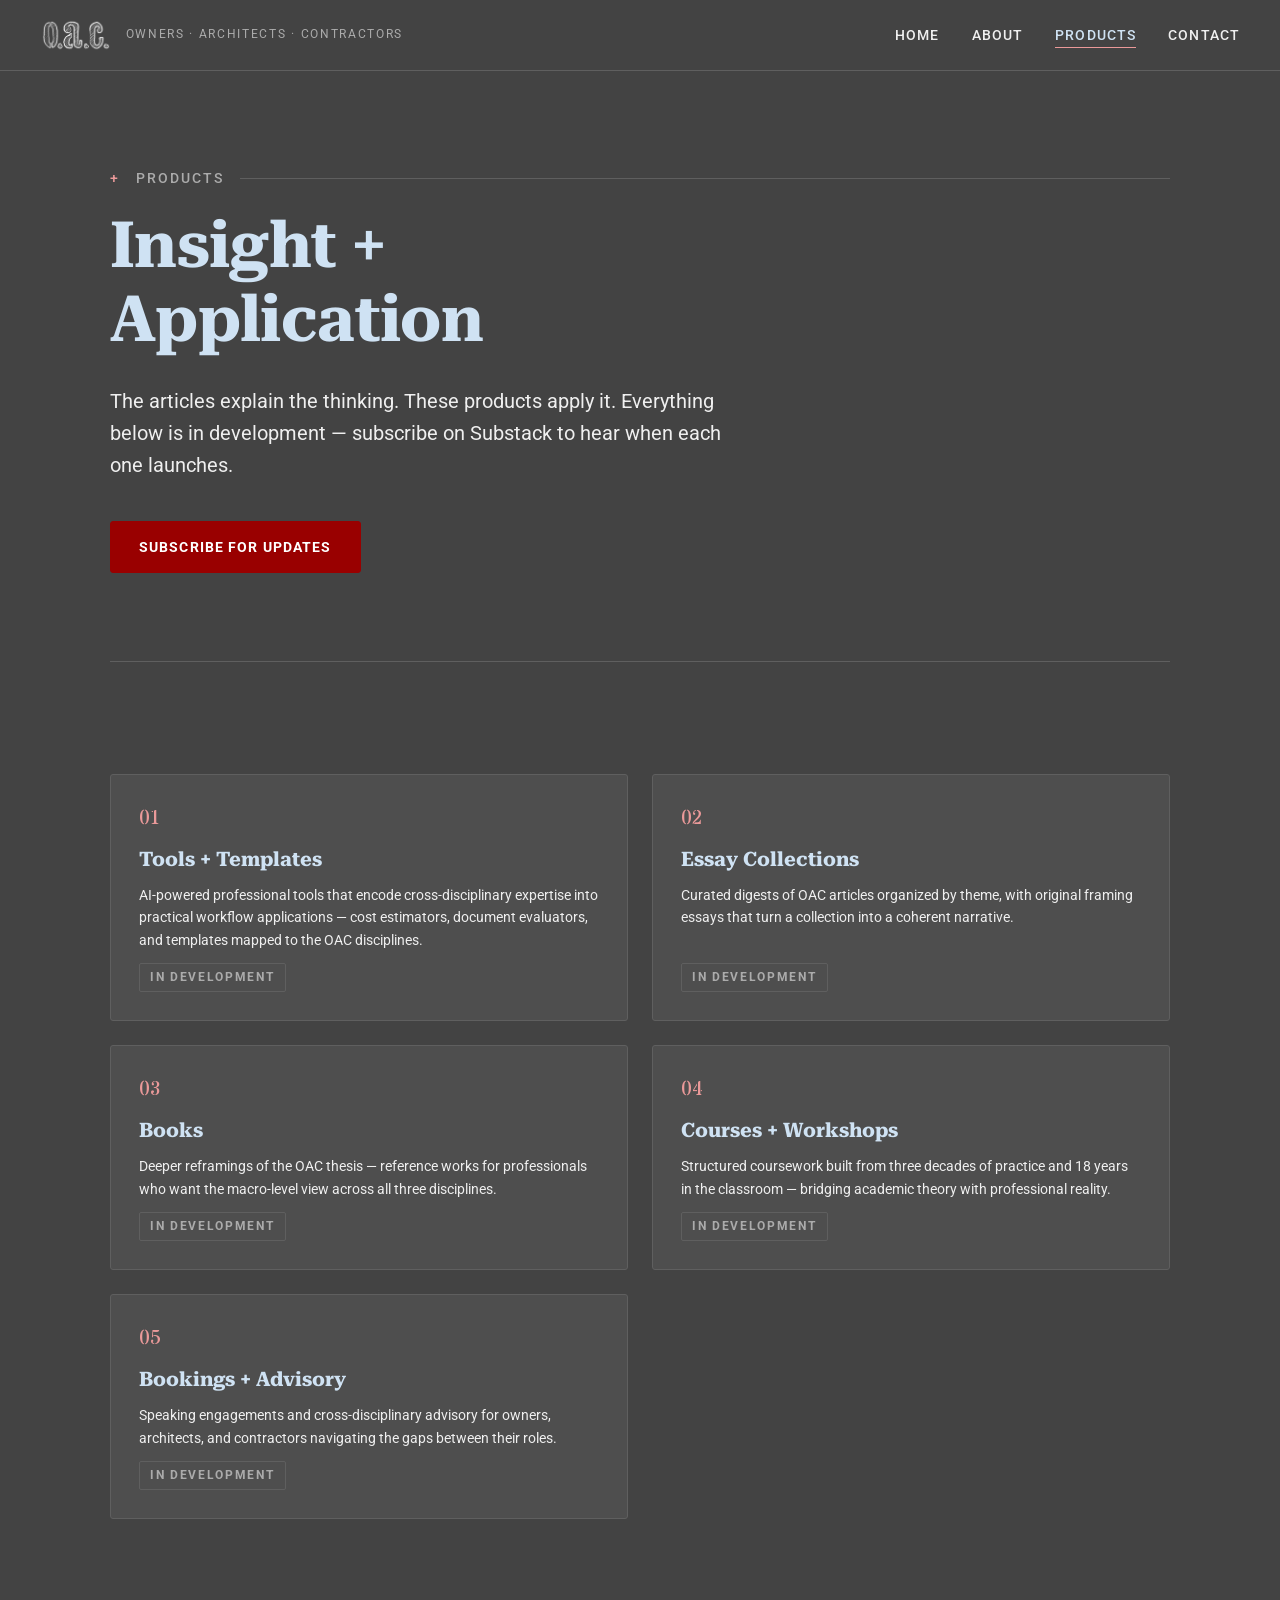
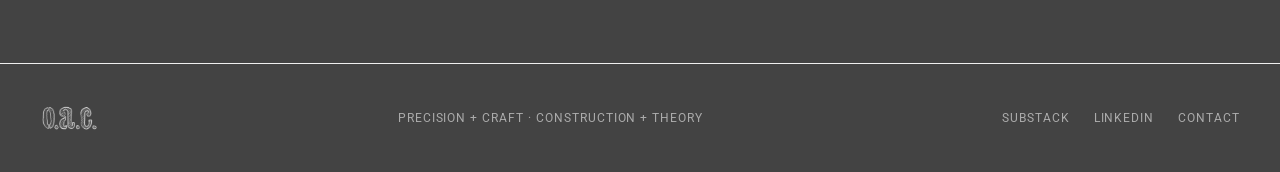
==== products.html @ 72e9e720 "Add files via upload" ====
<!DOCTYPE html>
<html lang="en" data-theme="dark">
<head>
<meta charset="UTF-8">
<meta name="viewport" content="width=device-width, initial-scale=1.0">
<title>Products — OAC</title>
<link rel="icon" type="image/png" sizes="32x32" href="assets/icons/favicon-32.png">
<link rel="icon" type="image/png" sizes="16x16" href="assets/icons/favicon-16.png">
<link rel="apple-touch-icon" sizes="180x180" href="assets/icons/apple-touch-icon-180.png">
<link rel="manifest" href="site.webmanifest">
<meta name="theme-color" content="#434343">
<meta name="apple-mobile-web-app-capable" content="yes">
<meta name="apple-mobile-web-app-status-bar-style" content="black-translucent">
<meta name="apple-mobile-web-app-title" content="OAC">
<link rel="stylesheet" href="_ds/oac-design-system-d73471cf-1b62-492b-b263-cdf542d53467/styles.css">
<link rel="stylesheet" href="site.css">
</head>
<body>

<header class="site-nav">
  <a class="brand" href="index.html">
    <img src="assets/oac-logomark-white-transparent.png" alt="OAC">
    <span>Owners · Architects · Contractors</span>
  </a>
  <nav>
    <ul>
      <li><a href="index.html">Home</a></li>
      <li><a href="about.html">About</a></li>
      <li><a href="products.html" aria-current="page">Products</a></li>
      <li><a href="contact.html">Contact</a></li>
    </ul>
  </nav>
</header>

<main class="page">

  <section class="hero" data-screen-label="Products">
    <p class="eyebrow"><span class="tick">+</span>Products</p>
    <h1>Insight + Application</h1>
    <p class="lede">The articles explain the thinking. These products apply it. Everything below is in development — subscribe on Substack to hear when each one launches.</p>
    <div class="btn-row">
      <a class="btn btn-primary" href="https://salvatoreraffone.substack.com/" target="_blank" rel="noopener">Subscribe for Updates</a>
    </div>
  </section>

  <section class="section" data-screen-label="Product catalog">
    <div class="product-grid">
      <article class="product">
        <span class="num">01</span>
        <h3>Tools + Templates</h3>
        <p>AI-powered professional tools that encode cross-disciplinary expertise into practical workflow applications — cost estimators, document evaluators, and templates mapped to the OAC disciplines.</p>
        <span class="badge">In Development</span>
      </article>
      <article class="product">
        <span class="num">02</span>
        <h3>Essay Collections</h3>
        <p>Curated digests of OAC articles organized by theme, with original framing essays that turn a collection into a coherent narrative.</p>
        <span class="badge">In Development</span>
      </article>
      <article class="product">
        <span class="num">03</span>
        <h3>Books</h3>
        <p>Deeper reframings of the OAC thesis — reference works for professionals who want the macro-level view across all three disciplines.</p>
        <span class="badge">In Development</span>
      </article>
      <article class="product">
        <span class="num">04</span>
        <h3>Courses + Workshops</h3>
        <p>Structured coursework built from three decades of practice and 18 years in the classroom — bridging academic theory with professional reality.</p>
        <span class="badge">In Development</span>
      </article>
      <article class="product">
        <span class="num">05</span>
        <h3>Bookings + Advisory</h3>
        <p>Speaking engagements and cross-disciplinary advisory for owners, architects, and contractors navigating the gaps between their roles.</p>
        <span class="badge">In Development</span>
      </article>
    </div>
  </section>

</main>

<footer class="site-footer">
  <img src="assets/oac-logomark-white-transparent.png" alt="OAC">
  <p>Precision + Craft · Construction + Theory</p>
  <nav>
    <a href="https://salvatoreraffone.substack.com/" target="_blank" rel="noopener">Substack</a>
    <a href="https://www.linkedin.com/in/salvatore-j-raffone-aia-b1a85b1/" target="_blank" rel="noopener">LinkedIn</a>
    <a href="contact.html">Contact</a>
  </nav>
</footer>

</body>
</html>
---- _ds/oac-design-system-d73471cf-1b62-492b-b263-cdf542d53467/styles.css ----
@import "tokens/fonts.css";
@import "tokens/colors.css";
@import "tokens/typography.css";
@import "tokens/spacing.css";
@import "tokens/base.css";
---- site.css ----
/* OAC site styles — composes with the OAC design-system tokens */

html { scroll-behavior: smooth; }

body {
  -webkit-font-smoothing: antialiased;
}

/* ---------- Nav ---------- */
.site-nav {
  position: sticky;
  top: 0;
  z-index: 10;
  display: flex;
  align-items: center;
  justify-content: space-between;
  gap: 24px;
  padding: 18px 40px;
  background: var(--surface-page);
  border-bottom: 1px solid var(--border-default);
}
.site-nav .brand {
  display: flex;
  align-items: center;
  gap: 14px;
  text-decoration: none;
}
.site-nav .brand img { height: 34px; display: block; }
.site-nav .brand span {
  font-family: var(--font-body);
  font-size: var(--text-xs);
  letter-spacing: var(--tracking-wide);
  color: var(--text-muted);
  text-transform: uppercase;
}
.site-nav ul {
  display: flex;
  gap: 32px;
  list-style: none;
  margin: 0;
  padding: 0;
}
.site-nav ul a {
  font-family: var(--font-body);
  font-size: var(--text-sm);
  font-weight: var(--weight-medium);
  letter-spacing: var(--tracking-caps);
  text-transform: uppercase;
  text-decoration: none;
  color: var(--text-body);
  padding-bottom: 4px;
  border-bottom: 1.5px solid transparent;
  transition: color 150ms ease, border-color 150ms ease;
}
.site-nav ul a:hover { color: var(--link-hover); }
.site-nav ul a[aria-current="page"] {
  color: var(--text-heading);
  border-bottom-color: var(--accent-danger);
}

/* ---------- Layout ---------- */
.page {
  max-width: 1060px;
  margin: 0 auto;
  padding: 0 40px;
}

.eyebrow {
  font-family: var(--font-body);
  font-size: var(--text-sm);
  font-weight: var(--weight-medium);
  letter-spacing: var(--tracking-wide);
  text-transform: uppercase;
  color: var(--text-muted);
  display: flex;
  align-items: center;
  gap: 16px;
  margin: 0 0 20px;
}
.eyebrow::after {
  content: "";
  flex: 1;
  height: 1px;
  background: var(--border-default);
}
.eyebrow .tick { color: var(--accent-danger); }

/* ---------- Hero ---------- */
.hero {
  padding: 96px 0 88px;
}
.hero .mark { height: 130px; display: block; margin-bottom: 40px; }
.hero .disciplines {
  font-family: var(--font-body);
  font-size: var(--text-sm);
  font-weight: var(--weight-medium);
  letter-spacing: var(--tracking-wide);
  text-transform: uppercase;
  color: var(--oac-rose);
  margin: 0 0 24px;
}
.hero h1 {
  font-size: clamp(40px, 5.4vw, 64px);
  font-weight: var(--weight-bold);
  line-height: var(--leading-tight);
  letter-spacing: -0.01em;
  max-width: 17ch;
  margin: 0 0 28px;
  text-wrap: pretty;
}
.hero .lede {
  font-size: var(--text-lg);
  line-height: var(--leading-body);
  max-width: 58ch;
  margin: 0 0 40px;
  color: var(--text-body);
  text-wrap: pretty;
}
.hero .byline {
  font-family: var(--font-display);
  font-size: var(--text-lg);
  color: var(--text-heading);
  margin: 0 0 40px;
}
.hero .byline small {
  display: block;
  font-family: var(--font-body);
  font-size: var(--text-sm);
  color: var(--text-muted);
  margin-top: 4px;
}

/* ---------- Buttons ---------- */
.btn-row { display: flex; gap: 16px; flex-wrap: wrap; }
.btn {
  display: inline-block;
  font-family: var(--font-body);
  font-size: var(--text-sm);
  font-weight: var(--weight-semibold);
  letter-spacing: var(--tracking-caps);
  text-transform: uppercase;
  text-decoration: none;
  padding: 14px 28px;
  border-radius: 3px;
  white-space: nowrap;
  transition: background 150ms ease, color 150ms ease, border-color 150ms ease;
}
.btn-primary {
  background: var(--oac-red);
  color: var(--oac-white);
  border: 1.5px solid var(--oac-red);
}
.btn-primary:hover { background: #7a0000; border-color: #7a0000; color: var(--oac-white); }
.btn-secondary {
  background: transparent;
  color: var(--text-body);
  border: 1.5px solid var(--border-strong);
}
.btn-secondary:hover { color: var(--text-heading); border-color: var(--accent-primary); }

/* ---------- Sections ---------- */
.section { padding: 72px 0; border-top: 1px solid var(--border-default); }
.section h2 {
  font-size: var(--text-2xl);
  font-weight: var(--weight-bold);
  margin: 0 0 24px;
  text-wrap: pretty;
}
.section .body-copy {
  max-width: 66ch;
  font-size: var(--text-md);
  line-height: var(--leading-body);
}
.section .body-copy p { margin: 0 0 20px; }

/* Three-seat grid */
.seat-grid {
  display: grid;
  grid-template-columns: repeat(3, 1fr);
  gap: 24px;
  margin-top: 40px;
}
.seat {
  border: 1px solid var(--border-default);
  border-top: 3px solid var(--accent-primary);
  border-radius: 3px;
  background: var(--surface-card);
  padding: 28px 24px;
}
.seat h3 {
  font-family: var(--font-body);
  font-size: var(--text-sm);
  font-weight: var(--weight-bold);
  letter-spacing: var(--tracking-wide);
  text-transform: uppercase;
  color: var(--text-heading);
  margin: 0 0 12px;
}
.seat p { margin: 0; font-size: var(--text-sm); line-height: var(--leading-body); color: var(--text-body); }

/* Pull quote */
.promise {
  border-left: 3px solid var(--accent-danger);
  padding: 8px 0 8px 28px;
  margin: 40px 0 0;
}
.promise p {
  font-family: var(--font-display);
  font-size: var(--text-xl);
  line-height: var(--leading-heading);
  color: var(--text-heading);
  margin: 0;
  max-width: 34ch;
  text-wrap: pretty;
}

/* ---------- Product cards ---------- */
.product-grid {
  display: grid;
  grid-template-columns: repeat(2, 1fr);
  gap: 24px;
  margin-top: 40px;
}
.product {
  border: 1px solid var(--border-default);
  border-radius: 3px;
  background: var(--surface-card);
  padding: 28px;
  display: flex;
  flex-direction: column;
  gap: 12px;
}
.product .num {
  font-family: var(--font-stencil);
  font-size: var(--text-lg);
  color: var(--oac-rose);
}
.product h3 {
  font-size: var(--text-lg);
  font-weight: var(--weight-bold);
  margin: 0;
}
.product p { margin: 0; font-size: var(--text-sm); line-height: var(--leading-body); flex: 1; }
.badge {
  align-self: flex-start;
  font-family: var(--font-body);
  font-size: var(--text-xs);
  font-weight: var(--weight-semibold);
  letter-spacing: var(--tracking-wide);
  text-transform: uppercase;
  color: var(--text-muted);
  border: 1px solid var(--border-default);
  border-radius: 2px;
  padding: 4px 10px;
}

/* ---------- Contact ---------- */
.contact-list {
  display: grid;
  gap: 0;
  margin-top: 40px;
  border-top: 1px solid var(--border-default);
  max-width: 640px;
}
.contact-list .row {
  display: grid;
  grid-template-columns: 160px 1fr;
  gap: 24px;
  padding: 20px 0;
  border-bottom: 1px solid var(--border-default);
  align-items: baseline;
}
.contact-list .label {
  font-family: var(--font-body);
  font-size: var(--text-xs);
  font-weight: var(--weight-semibold);
  letter-spacing: var(--tracking-wide);
  text-transform: uppercase;
  color: var(--text-muted);
}
.contact-list .value { font-size: var(--text-md); }
.contact-list .value a { text-decoration: none; }
.contact-list .value a:hover { text-decoration: underline; }

/* ---------- Footer ---------- */
.site-footer {
  border-top: 1.5px solid var(--border-strong);
  margin-top: 72px;
  padding: 40px;
  display: flex;
  align-items: center;
  justify-content: space-between;
  gap: 24px;
  flex-wrap: wrap;
}
.site-footer img { height: 28px; opacity: 0.85; }
.site-footer p {
  margin: 0;
  font-size: var(--text-xs);
  letter-spacing: var(--tracking-caps);
  text-transform: uppercase;
  color: var(--text-muted);
}
.site-footer nav { display: flex; gap: 24px; }
.site-footer nav a {
  font-size: var(--text-xs);
  letter-spacing: var(--tracking-caps);
  text-transform: uppercase;
  text-decoration: none;
  color: var(--text-muted);
}
.site-footer nav a:hover { color: var(--link-hover); }

/* ---------- About portrait ---------- */
.about-grid {
  display: grid;
  grid-template-columns: 300px 1fr;
  gap: 48px;
  align-items: start;
}
.portrait {
  margin: 0;
  border: 1px solid var(--border-default);
  border-top: 3px solid var(--accent-danger);
  border-radius: 3px;
  overflow: hidden;
  background: var(--surface-card);
}
.portrait img {
  display: block;
  width: 100%;
  height: auto;
  filter: grayscale(1) contrast(1.05);
  opacity: 0.92;
}

/* ---------- Responsive ---------- */
@media (max-width: 860px) {
  .site-nav { padding: 16px 20px; }
  .site-nav ul { gap: 18px; }
  .page { padding: 0 20px; }
  .hero { padding: 64px 0 56px; }
  .seat-grid, .product-grid { grid-template-columns: 1fr; }
  .contact-list .row { grid-template-columns: 1fr; gap: 4px; }
  .about-grid { grid-template-columns: 1fr; gap: 32px; }
  .portrait { max-width: 280px; }
}
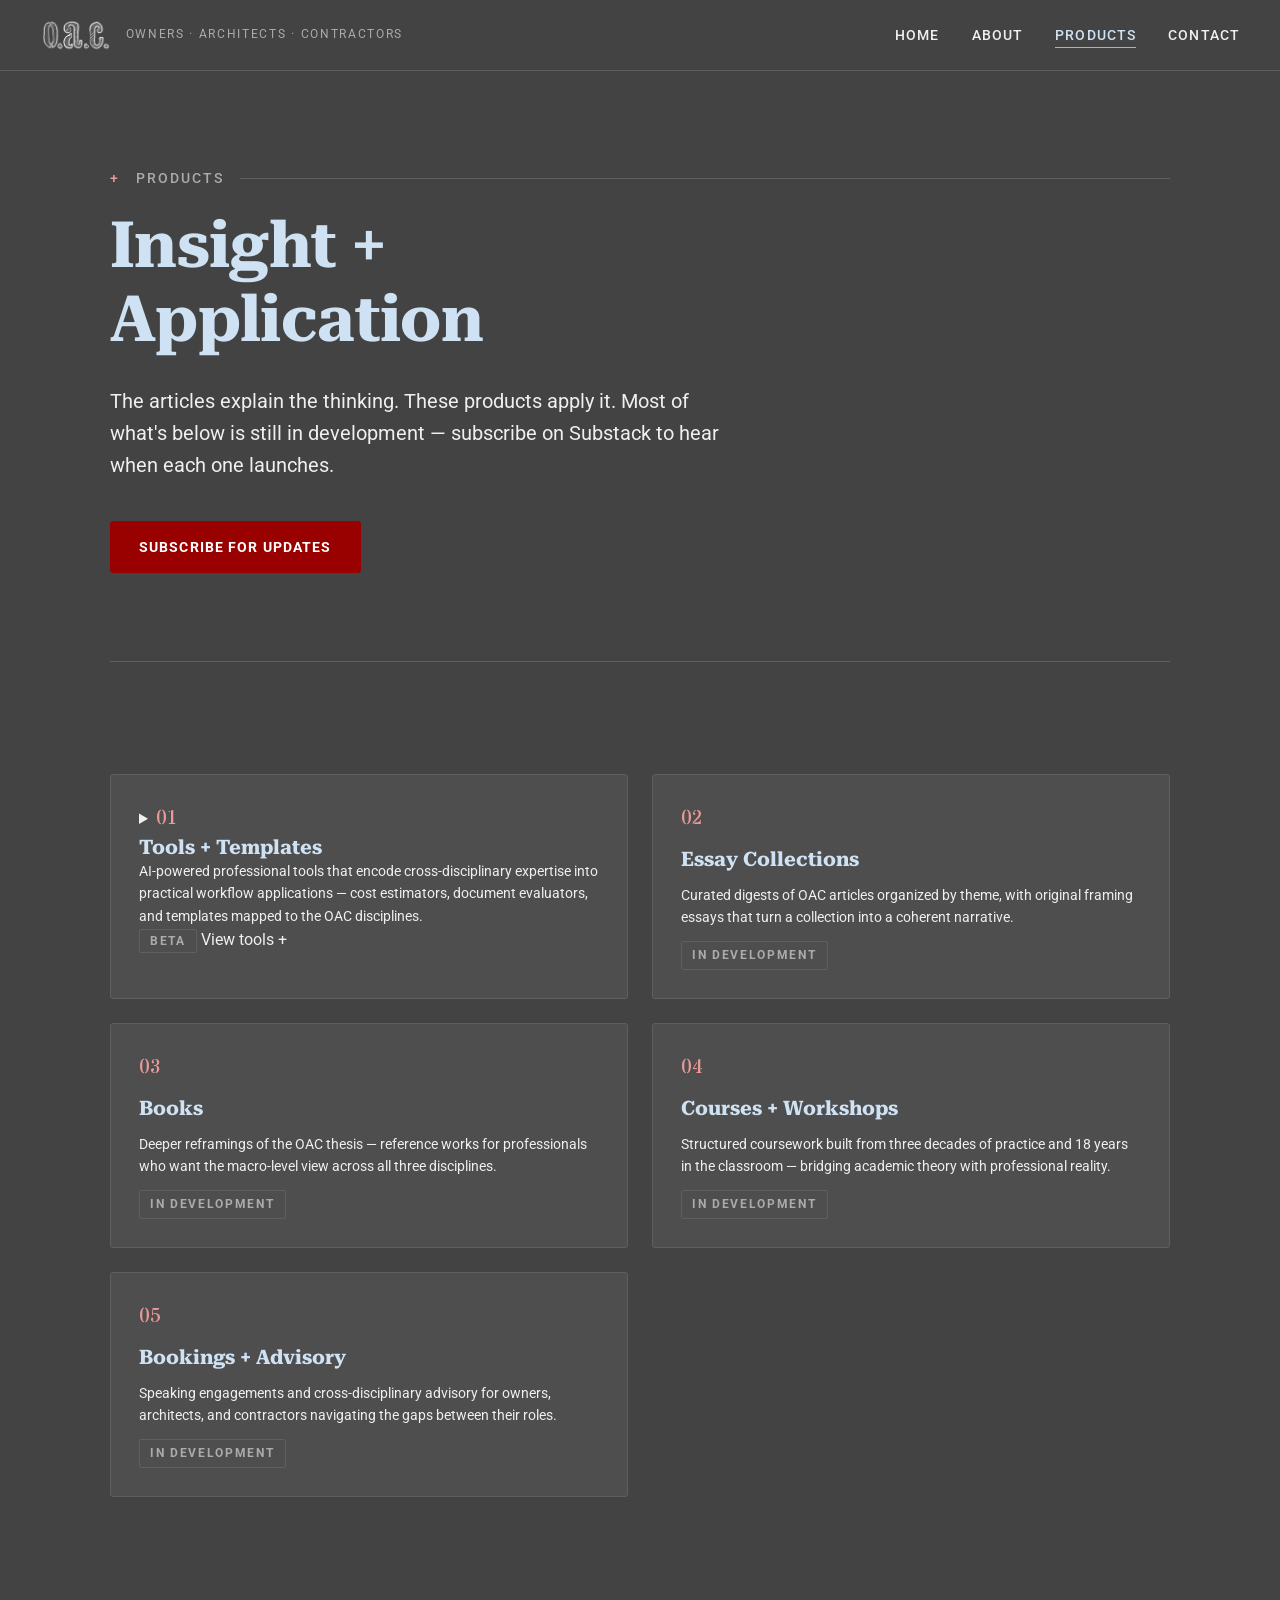
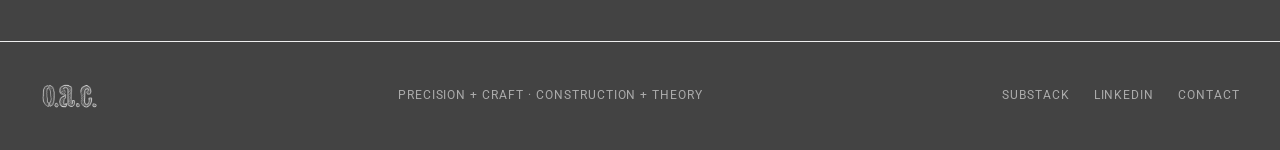
==== commit 3c8c8553: "Add files via upload" ====
--- a/products.html
+++ b/products.html
@@ -37,7 +37,7 @@
   <section class="hero" data-screen-label="Products">
     <p class="eyebrow"><span class="tick">+</span>Products</p>
     <h1>Insight + Application</h1>
-    <p class="lede">The articles explain the thinking. These products apply it. Everything below is in development — subscribe on Substack to hear when each one launches.</p>
+    <p class="lede">The articles explain the thinking. These products apply it. Most of what's below is still in development — subscribe on Substack to hear when each one launches.</p>
     <div class="btn-row">
       <a class="btn btn-primary" href="https://salvatoreraffone.substack.com/" target="_blank" rel="noopener">Subscribe for Updates</a>
     </div>
@@ -45,12 +45,22 @@
 
   <section class="section" data-screen-label="Product catalog">
     <div class="product-grid">
-      <article class="product">
-        <span class="num">01</span>
-        <h3>Tools + Templates</h3>
-        <p>AI-powered professional tools that encode cross-disciplinary expertise into practical workflow applications — cost estimators, document evaluators, and templates mapped to the OAC disciplines.</p>
-        <span class="badge">In Development</span>
-      </article>
+      <details class="product product-expandable">
+        <summary>
+          <span class="num">01</span>
+          <h3>Tools + Templates</h3>
+          <p>AI-powered professional tools that encode cross-disciplinary expertise into practical workflow applications — cost estimators, document evaluators, and templates mapped to the OAC disciplines.</p>
+          <span class="badge badge-live">Beta</span>
+          <span class="expand-hint">View tools <span class="chev">+</span></span>
+        </summary>
+        <div class="product-links">
+          <!-- TOOL LINKS — copy a block below to add another tool. Replace the href with the tool's real URL. -->
+          <a class="tool-link" href="https://tradewire-one.vercel.app/" target="_blank" rel="noopener">
+            <span class="tool-name">TradeWire Database</span>
+            <span class="tool-desc">Searchable trade + vendor database for project teams.</span>
+          </a>
+        </div>
+      </details>
       <article class="product">
         <span class="num">02</span>
         <h3>Essay Collections</h3>
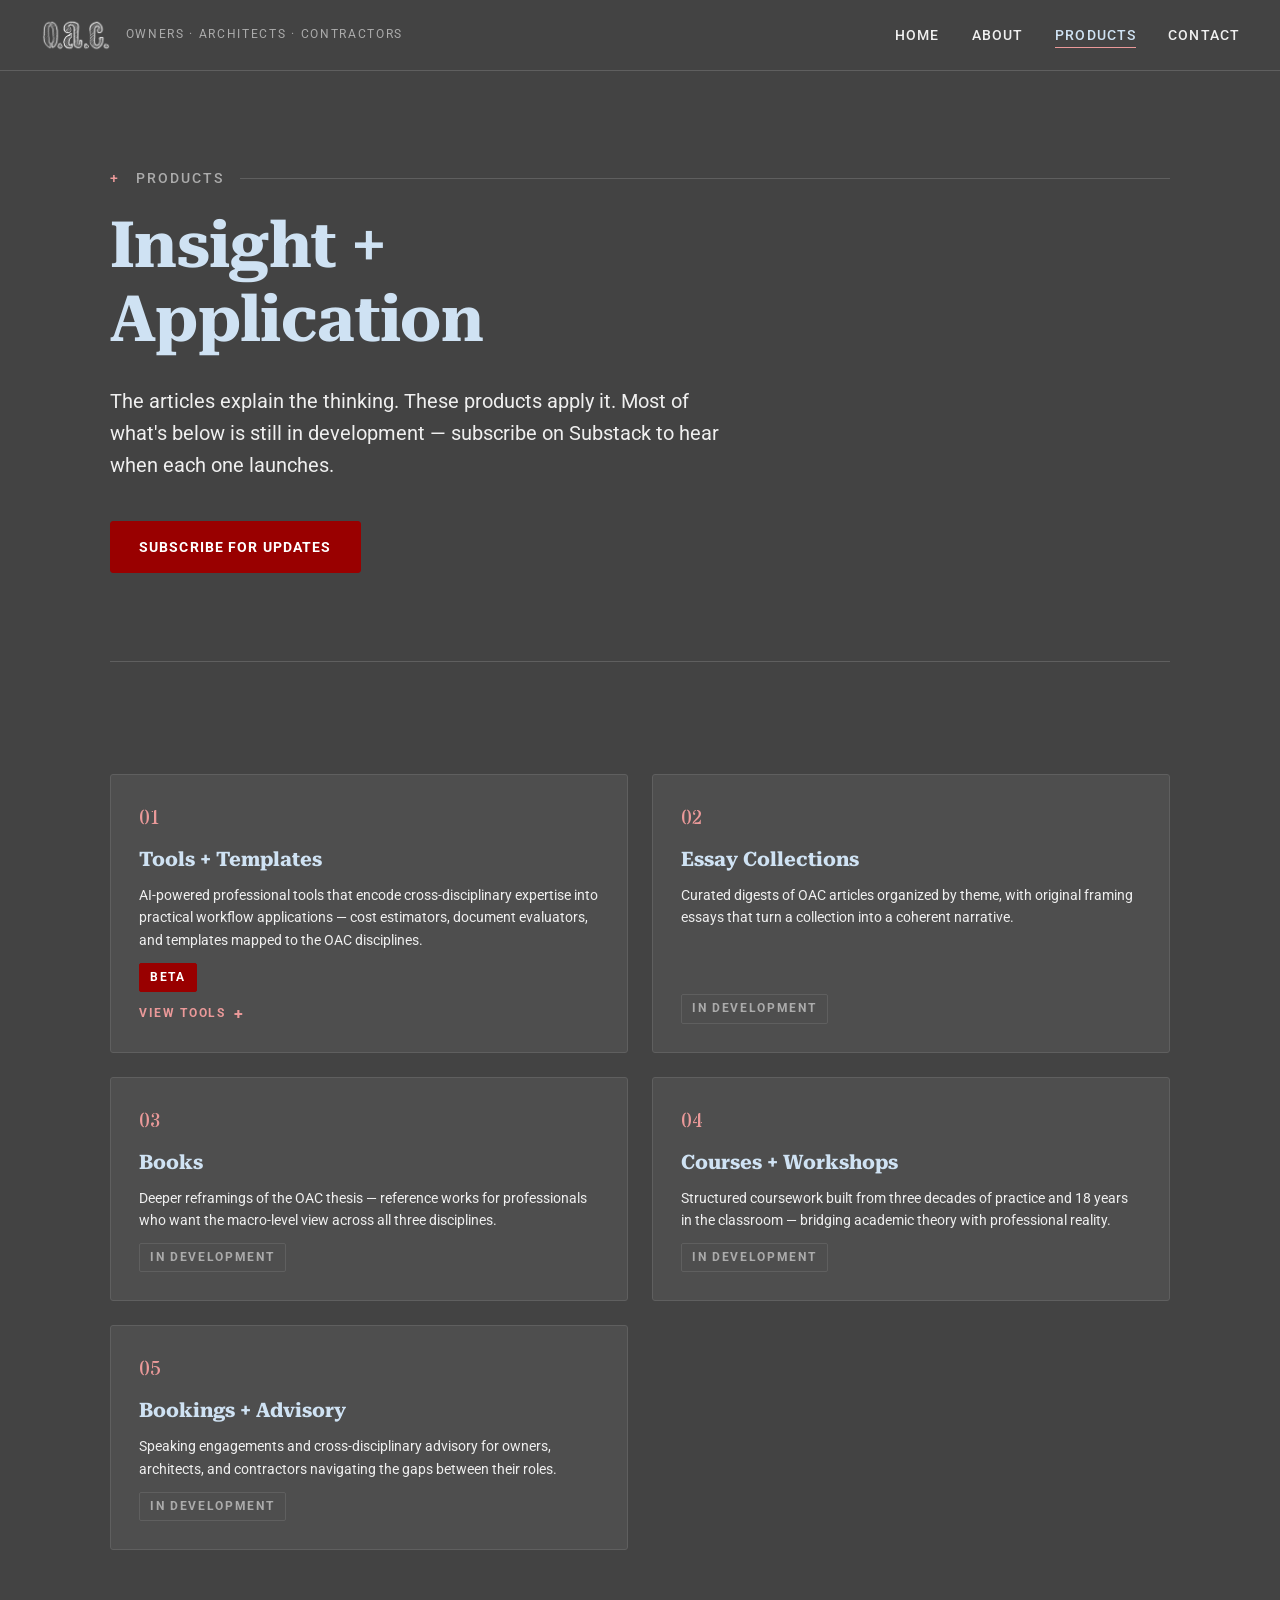
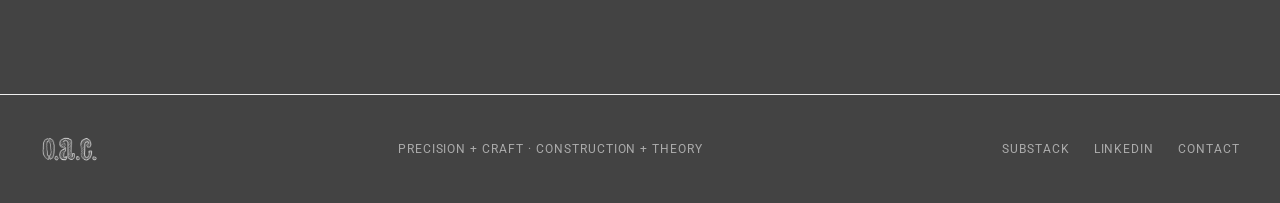
==== commit c1d9b92b: "Add files via upload" ====
--- a/products.html
+++ b/products.html
@@ -59,6 +59,14 @@
             <span class="tool-name">TradeWire Database</span>
             <span class="tool-desc">Searchable trade + vendor database for project teams.</span>
           </a>
+          <a class="tool-link" href="https://www.dropbox.com/scl/fi/cux7v2lol58y7maoa8ykz/OAC-Problem-Solving-Protocol.pdf?rlkey=zcrmkvhumz7x511bfctivmz1k&amp;st=dhc28lhf&amp;raw=1" target="_blank" rel="noopener">
+            <span class="tool-name">OAC Problem-Solving Protocol</span>
+            <span class="tool-desc">A working method for diagnosing project problems across the three disciplines. PDF.</span>
+          </a>
+          <a class="tool-link" href="https://www.dropbox.com/scl/fi/krmltv6f7r6bp2cg2zhl6/OAC-Report_Mass-Timber-Northeast.pdf?rlkey=jpvcjtp79c3e36cr9qofmwuo4&amp;st=iu0fqihz&amp;raw=1" target="_blank" rel="noopener">
+            <span class="tool-name">OAC Report: Mass Timber in the Northeast US</span>
+            <span class="tool-desc">Market and delivery conditions for mass timber construction in the Northeast. PDF.</span>
+          </a>
         </div>
       </details>
       <article class="product">
--- a/site.css
+++ b/site.css
@@ -253,6 +253,70 @@
   border-radius: 2px;
   padding: 4px 10px;
 }
+
+.badge-live {
+  color: var(--oac-white);
+  background: var(--oac-red);
+  border-color: var(--oac-red);
+}
+
+/* ---------- Expandable product card ---------- */
+.product-expandable { cursor: pointer; transition: border-color 150ms ease; display: block; }
+.product-expandable:not([open]) .product-links { display: none; }
+.product-expandable:hover { border-color: var(--border-strong); }
+.product-expandable > summary {
+  list-style: none;
+  display: flex;
+  flex-direction: column;
+  gap: 12px;
+}
+.product-expandable > summary::-webkit-details-marker { display: none; }
+.product-expandable > summary::marker { content: ""; }
+.expand-hint {
+  display: flex;
+  align-items: center;
+  gap: 8px;
+  font-family: var(--font-body);
+  font-size: var(--text-xs);
+  font-weight: var(--weight-semibold);
+  letter-spacing: var(--tracking-wide);
+  text-transform: uppercase;
+  color: var(--oac-rose);
+}
+.expand-hint .chev {
+  font-family: var(--font-body);
+  font-size: var(--text-md);
+  line-height: 1;
+  transition: transform 150ms ease;
+}
+.product-expandable[open] .expand-hint .chev { transform: rotate(45deg); }
+.product-links {
+  display: grid;
+  gap: 10px;
+  margin-top: 20px;
+  padding-top: 20px;
+  border-top: 1px solid var(--border-default);
+}
+.tool-link {
+  display: grid;
+  gap: 4px;
+  padding: 14px 16px;
+  border: 1px solid var(--border-default);
+  border-left: 3px solid var(--accent-danger);
+  border-radius: 3px;
+  text-decoration: none;
+  transition: border-color 150ms ease, background 150ms ease;
+}
+.tool-link:hover { background: rgba(255,255,255,0.04); border-color: var(--border-strong); border-left-color: var(--accent-danger); }
+.tool-name {
+  font-family: var(--font-body);
+  font-size: var(--text-sm);
+  font-weight: var(--weight-bold);
+  letter-spacing: var(--tracking-caps);
+  text-transform: uppercase;
+  color: var(--text-heading);
+}
+.tool-desc { font-size: var(--text-sm); color: var(--text-body); }
 
 /* ---------- Contact ---------- */
 .contact-list {
